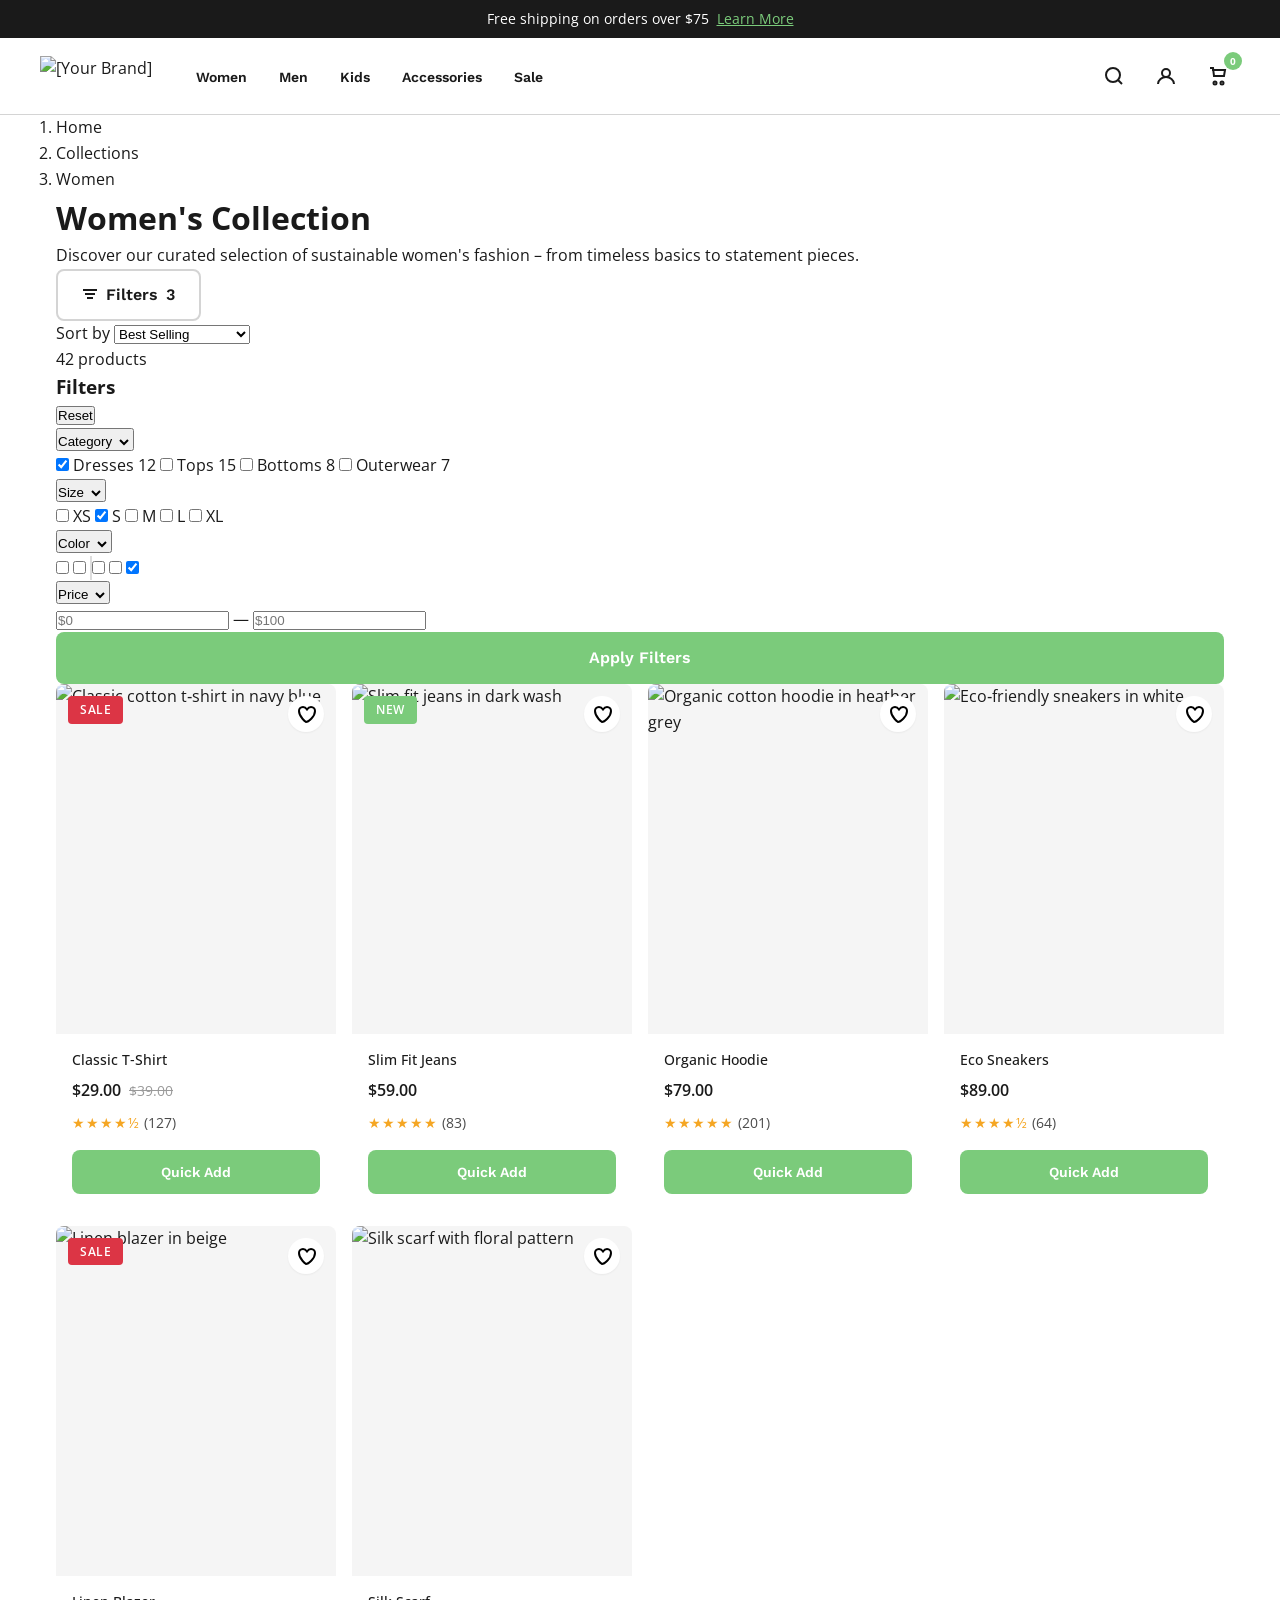
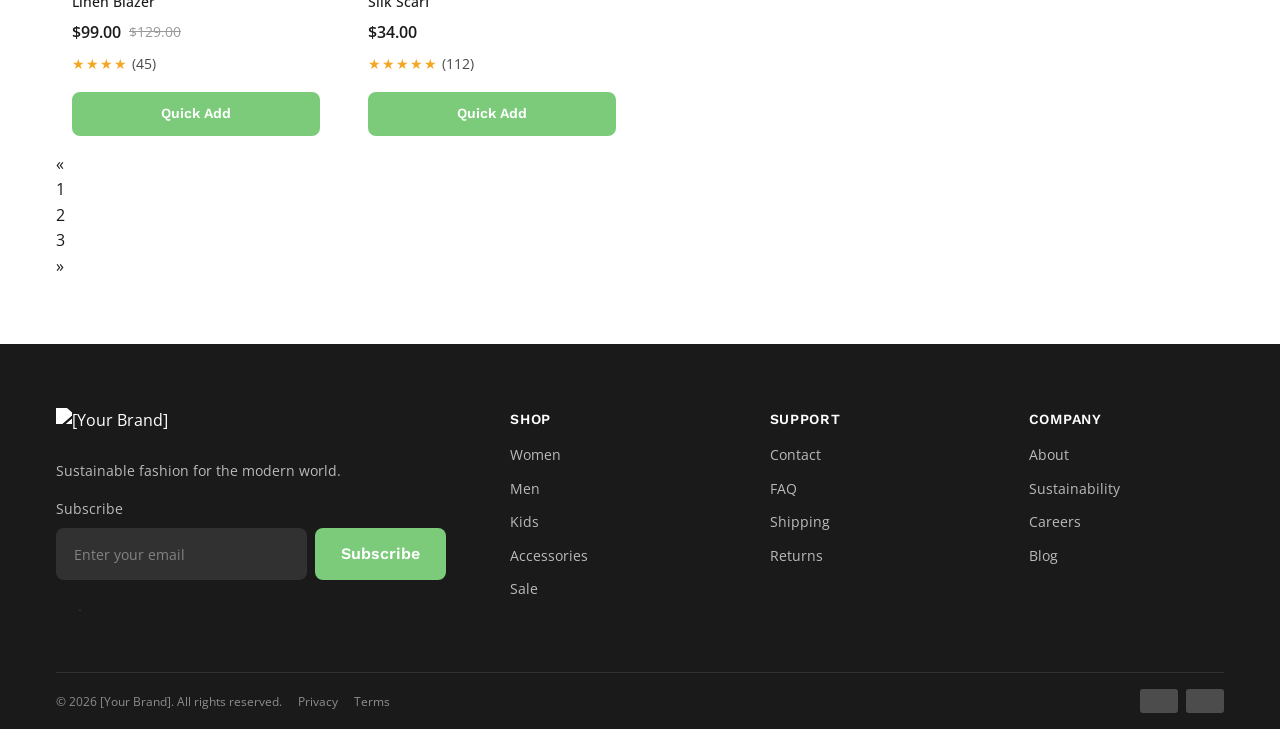
==== collection.html @ 592b456c "Update and rename assets/sections/header.liquid to collection.html" ====
<!DOCTYPE html>
<html lang="en">
<head>
  <meta charset="UTF-8" />
  <meta name="viewport" content="width=device-width, initial-scale=1.0" />
  <title>[Your Brand] – Women's Collection</title>
  <meta name="description" content="Shop our curated women's collection at [Your Brand]." />
  
  <link rel="preconnect" href="https://fonts.googleapis.com" />
  <link rel="preconnect" href="https://fonts.gstatic.com" crossorigin />
  <link href="https://fonts.googleapis.com/css2?family=Work+Sans:wght@400;600;700&family=Open+Sans:wght@400;500;600&display=swap" rel="stylesheet" />
  
  <link rel="stylesheet" href="style.css" />
</head>
<body>
  <!-- ==================== HEADER (same as index) ==================== -->
  <header class="header" role="banner">
    <div class="announcement-bar" role="complementary" aria-label="Announcements">
      <div class="container">
        <p class="announcement-bar__text">
          Free shipping on orders over $75
          <a href="#" class="announcement-bar__link">Learn More</a>
        </p>
      </div>
    </div>

    <div class="header__main">
      <div class="container header__container">
        <a href="/" class="header__logo" aria-label="[Your Brand] - Home">
          <img src="https://placehold.co/140x40/2D6A2D/FFFFFF?text=[Your+Brand]" alt="[Your Brand]" width="140" height="40" />
        </a>

        <nav class="header__nav" aria-label="Main navigation">
          <ul class="header__nav-list">
            <li class="header__nav-item">
              <a href="#" class="header__nav-link">Women</a>
              <div class="header__dropdown">
                <div class="container">
                  <div class="header__dropdown-grid">
                    <div class="header__dropdown-col">
                      <h4 class="header__dropdown-heading">Categories</h4>
                      <ul><li><a href="#">Dresses</a></li><li><a href="#">Tops</a></li><li><a href="#">Bottoms</a></li></ul>
                    </div>
                    <div class="header__dropdown-col">
                      <h4 class="header__dropdown-heading">Collections</h4>
                      <ul><li><a href="#">New Arrivals</a></li><li><a href="#">Best Sellers</a></li></ul>
                    </div>
                  </div>
                </div>
              </div>
            </li>
            <li class="header__nav-item"><a href="#" class="header__nav-link">Men</a></li>
            <li class="header__nav-item"><a href="#" class="header__nav-link">Kids</a></li>
            <li class="header__nav-item"><a href="#" class="header__nav-link">Accessories</a></li>
            <li class="header__nav-item"><a href="#" class="header__nav-link">Sale</a></li>
          </ul>
        </nav>

        <div class="header__actions">
          <button class="header__action-btn" aria-label="Open search" data-search-toggle>
            <svg class="icon" aria-hidden="true" width="20" height="20" viewBox="0 0 20 20" fill="none" stroke="currentColor" stroke-width="2">
              <circle cx="9" cy="9" r="7" /><line x1="14" y1="14" x2="18" y2="18" />
            </svg>
          </button>
          <a href="#" class="header__action-btn" aria-label="My account">
            <svg class="icon" aria-hidden="true" width="20" height="20" viewBox="0 0 20 20" fill="none" stroke="currentColor" stroke-width="2">
              <circle cx="10" cy="7" r="4" /><path d="M2 18c0-4 4-7 8-7s8 3 8 7" />
            </svg>
          </a>
          <a href="#" class="header__action-btn header__cart" aria-label="Cart: 0 items">
            <svg class="icon" aria-hidden="true" width="20" height="20" viewBox="0 0 20 20" fill="none" stroke="currentColor" stroke-width="2">
              <circle cx="7" cy="17" r="1.5" /><circle cx="14" cy="17" r="1.5" /><path d="M2 2h3l1 8h10l1-6H4" />
            </svg>
            <span class="header__cart-count">0</span>
          </a>
          <button class="header__menu-toggle" aria-label="Toggle menu" data-menu-toggle>
            <span class="hamburger"></span>
          </button>
        </div>
      </div>
    </div>

    <div class="header__search-overlay" role="search" aria-label="Site search" hidden>
      <div class="container">
        <form action="#" method="get" class="header__search-form">
          <input type="search" name="q" placeholder="Search for products..." aria-label="Search" class="header__search-input" autocomplete="off" />
          <button type="submit" class="header__search-btn" aria-label="Submit search">
            <svg class="icon" aria-hidden="true" width="20" height="20" viewBox="0 0 20 20" fill="none" stroke="currentColor" stroke-width="2">
              <circle cx="9" cy="9" r="7" /><line x1="14" y1="14" x2="18" y2="18" />
            </svg>
          </button>
          <button class="header__search-close" aria-label="Close search" data-search-close>
            <svg class="icon" aria-hidden="true" width="20" height="20" viewBox="0 0 20 20" fill="none" stroke="currentColor" stroke-width="2">
              <line x1="4" y1="4" x2="16" y2="16" /><line x1="16" y1="4" x2="4" y2="16" />
            </svg>
          </button>
        </form>
      </div>
    </div>

    <div class="header__mobile-nav" role="navigation" aria-label="Mobile navigation" hidden>
      <div class="header__mobile-nav-inner">
        <ul class="header__mobile-nav-list">
          <li><a href="#">Women</a></li><li><a href="#">Men</a></li><li><a href="#">Kids</a></li>
          <li><a href="#">Accessories</a></li><li><a href="#">Sale</a></li>
          <li class="header__mobile-nav-divider"></li>
          <li><a href="#">My Account</a></li><li><a href="#">FAQ</a></li><li><a href="#">Contact</a></li>
        </ul>
      </div>
    </div>
  </header>

  <!-- ==================== COLLECTION PAGE ==================== -->
  <main class="collection-page">
    <div class="container">
      <!-- Breadcrumbs -->
      <nav class="breadcrumbs" aria-label="Breadcrumb">
        <ol class="breadcrumbs__list">
          <li><a href="/">Home</a></li>
          <li><a href="#">Collections</a></li>
          <li aria-current="page">Women</li>
        </ol>
      </nav>

      <!-- Collection Header -->
      <div class="collection__header">
        <h1 class="collection__title">Women's Collection</h1>
        <p class="collection__description">Discover our curated selection of sustainable women's fashion – from timeless basics to statement pieces.</p>
      </div>

      <!-- Toolbar -->
      <div class="collection__toolbar">
        <button class="collection__filter-toggle btn btn-outline" data-filter-toggle>
          <svg class="icon" aria-hidden="true" width="16" height="16" viewBox="0 0 16 16" fill="none" stroke="currentColor" stroke-width="2">
            <line x1="1" y1="3" x2="15" y2="3" /><line x1="3" y1="7" x2="13" y2="7" /><line x1="5" y1="11" x2="11" y2="11" />
          </svg>
          Filters
          <span class="collection__filter-count">3</span>
        </button>

        <div class="collection__sort">
          <label for="sort-by" class="collection__sort-label">Sort by</label>
          <select id="sort-by" class="collection__sort-select">
            <option value="best-selling">Best Selling</option>
            <option value="title-ascending">Alphabetically, A–Z</option>
            <option value="title-descending">Alphabetically, Z–A</option>
            <option value="price-ascending">Price: Low to High</option>
            <option value="price-descending">Price: High to Low</option>
            <option value="created-descending">Newest First</option>
          </select>
        </div>

        <span class="collection__count">42 products</span>
      </div>

      <!-- Layout: Filters + Products -->
      <div class="collection__layout">
        <!-- Filter Sidebar (Desktop) / Slide-out Panel (Mobile) -->
        <aside class="collection__filters" role="complementary" aria-label="Product filters">
          <div class="collection__filters-header">
            <h3 class="collection__filters-title">Filters</h3>
            <button class="collection__filters-reset" aria-label="Reset all filters">Reset</button>
          </div>

          <!-- Filter Group: Category -->
          <div class="filter-group">
            <h4 class="filter-group__heading">
              <button class="filter-group__toggle" aria-expanded="true">
                Category
                <svg class="icon" aria-hidden="true" width="16" height="16" viewBox="0 0 16 16" fill="none" stroke="currentColor" stroke-width="2">
                  <polyline points="4 10 8 14 12 10" />
                </svg>
              </button>
            </h4>
            <div class="filter-group__options">
              <label class="filter-option">
                <input type="checkbox" name="category" value="dresses" checked />
                Dresses
                <span class="filter-option__count">12</span>
              </label>
              <label class="filter-option">
                <input type="checkbox" name="category" value="tops" />
                Tops
                <span class="filter-option__count">15</span>
              </label>
              <label class="filter-option">
                <input type="checkbox" name="category" value="bottoms" />
                Bottoms
                <span class="filter-option__count">8</span>
              </label>
              <label class="filter-option">
                <input type="checkbox" name="category" value="outerwear" />
                Outerwear
                <span class="filter-option__count">7</span>
              </label>
            </div>
          </div>

          <!-- Filter Group: Size -->
          <div class="filter-group">
            <h4 class="filter-group__heading">
              <button class="filter-group__toggle" aria-expanded="true">
                Size
                <svg class="icon" aria-hidden="true" width="16" height="16" viewBox="0 0 16 16" fill="none" stroke="currentColor" stroke-width="2">
                  <polyline points="4 10 8 14 12 10" />
                </svg>
              </button>
            </h4>
            <div class="filter-group__options filter-group__options--grid">
              <label class="filter-option filter-option--pill">
                <input type="checkbox" name="size" value="xs" />
                XS
              </label>
              <label class="filter-option filter-option--pill">
                <input type="checkbox" name="size" value="s" checked />
                S
              </label>
              <label class="filter-option filter-option--pill">
                <input type="checkbox" name="size" value="m" />
                M
              </label>
              <label class="filter-option filter-option--pill">
                <input type="checkbox" name="size" value="l" />
                L
              </label>
              <label class="filter-option filter-option--pill">
                <input type="checkbox" name="size" value="xl" />
                XL
              </label>
            </div>
          </div>

          <!-- Filter Group: Color -->
          <div class="filter-group">
            <h4 class="filter-group__heading">
              <button class="filter-group__toggle" aria-expanded="true">
                Color
                <svg class="icon" aria-hidden="true" width="16" height="16" viewBox="0 0 16 16" fill="none" stroke="currentColor" stroke-width="2">
                  <polyline points="4 10 8 14 12 10" />
                </svg>
              </button>
            </h4>
            <div class="filter-group__options filter-group__options--grid">
              <label class="filter-option filter-option--color" style="--color: #000000;">
                <input type="checkbox" name="color" value="black" />
                <span class="color-swatch" style="background: #000;"></span>
              </label>
              <label class="filter-option filter-option--color" style="--color: #FFFFFF;">
                <input type="checkbox" name="color" value="white" />
                <span class="color-swatch" style="background: #fff; border: 1px solid #ddd;"></span>
              </label>
              <label class="filter-option filter-option--color" style="--color: #FF6B6B;">
                <input type="checkbox" name="color" value="red" />
                <span class="color-swatch" style="background: #FF6B6B;"></span>
              </label>
              <label class="filter-option filter-option--color" style="--color: #4A90D9;">
                <input type="checkbox" name="color" value="blue" />
                <span class="color-swatch" style="background: #4A90D9;"></span>
              </label>
              <label class="filter-option filter-option--color" style="--color: #2D6A2D;">
                <input type="checkbox" name="color" value="green" checked />
                <span class="color-swatch" style="background: #2D6A2D;"></span>
              </label>
            </div>
          </div>

          <!-- Filter Group: Price -->
          <div class="filter-group">
            <h4 class="filter-group__heading">
              <button class="filter-group__toggle" aria-expanded="true">
                Price
                <svg class="icon" aria-hidden="true" width="16" height="16" viewBox="0 0 16 16" fill="none" stroke="currentColor" stroke-width="2">
                  <polyline points="4 10 8 14 12 10" />
                </svg>
              </button>
            </h4>
            <div class="filter-group__options">
              <div class="price-range">
                <label>
                  <span class="visually-hidden">Min price</span>
                  <input type="number" class="price-range__input" placeholder="$0" />
                </label>
                <span>—</span>
                <label>
                  <span class="visually-hidden">Max price</span>
                  <input type="number" class="price-range__input" placeholder="$100" />
                </label>
              </div>
            </div>
          </div>

          <!-- Apply Filters (Mobile) -->
          <div class="collection__filters-apply">
            <button class="btn btn-primary btn-full" data-filter-apply>Apply Filters</button>
          </div>
        </aside>

        <!-- Product Grid -->
        <section class="collection__products" aria-label="Products">
          <div class="product-grid">
            <!-- Product 1 -->
            <article class="product-card" role="group" aria-label="Product: Classic T‑Shirt">
              <a href="#" class="product-card__link">
                <div class="product-card__image-wrapper">
                  <img src="https://images.unsplash.com/photo-1521572163474-6864f9cf17ab?w=400&h=500&fit=crop" alt="Classic cotton t‑shirt in navy blue" loading="lazy" width="400" height="500" class="product-card__image" />
                  <span class="product-card__badge badge--sale">Sale</span>
                  <button class="product-card__wishlist" aria-label="Add to wishlist">
                    <svg class="icon" aria-hidden="true" width="20" height="20" viewBox="0 0 20 20" fill="none" stroke="currentColor" stroke-width="2">
                      <path d="M10 18C10 18 3 13 3 7c0-2 1.5-4 4-4 1.5 0 3 1 4 2.5C12 4 13.5 3 15 3c2.5 0 4 2 4 4 0 6-7 11-9 11z" />
                    </svg>
                  </button>
                </div>
                <div class="product-card__content">
                  <h3 class="product-card__title">Classic T‑Shirt</h3>
                  <div class="product-card__price">
                    <span class="product-card__price-current">$29.00</span>
                    <span class="product-card__price-compare">$39.00</span>
                  </div>
                  <div class="product-card__rating" aria-label="Rating: 4.5 out of 5 stars">
                    <span class="stars">★★★★½</span>
                    <span class="rating-count">(127)</span>
                  </div>
                  <button class="product-card__quick-add btn btn-primary btn-sm">Quick Add</button>
                </div>
              </a>
            </article>

            <!-- Product 2 -->
            <article class="product-card" role="group" aria-label="Product: Slim Fit Jeans">
              <a href="#" class="product-card__link">
                <div class="product-card__image-wrapper">
                  <img src="https://images.unsplash.com/photo-1541099649105-f69ad21f3246?w=400&h=500&fit=crop" alt="Slim fit jeans in dark wash" loading="lazy" width="400" height="500" class="product-card__image" />
                  <span class="product-card__badge badge--new">New</span>
                  <button class="product-card__wishlist" aria-label="Add to wishlist">
                    <svg class="icon" aria-hidden="true" width="20" height="20" viewBox="0 0 20 20" fill="none" stroke="currentColor" stroke-width="2">
                      <path d="M10 18C10 18 3 13 3 7c0-2 1.5-4 4-4 1.5 0 3 1 4 2.5C12 4 13.5 3 15 3c2.5 0 4 2 4 4 0 6-7 11-9 11z" />
                    </svg>
                  </button>
                </div>
                <div class="product-card__content">
                  <h3 class="product-card__title">Slim Fit Jeans</h3>
                  <div class="product-card__price">
                    <span class="product-card__price-current">$59.00</span>
                  </div>
                  <div class="product-card__rating" aria-label="Rating: 4.8 out of 5 stars">
                    <span class="stars">★★★★★</span>
                    <span class="rating-count">(83)</span>
                  </div>
                  <button class="product-card__quick-add btn btn-primary btn-sm">Quick Add</button>
                </div>
              </a>
            </article>

            <!-- Product 3 -->
            <article class="product-card" role="group" aria-label="Product: Organic Hoodie">
              <a href="#" class="product-card__link">
                <div class="product-card__image-wrapper">
                  <img src="https://images.unsplash.com/photo-1556821840-3a63f95609a7?w=400&h=500&fit=crop" alt="Organic cotton hoodie in heather grey" loading="lazy" width="400" height="500" class="product-card__image" />
                  <button class="product-card__wishlist" aria-label="Add to wishlist">
                    <svg class="icon" aria-hidden="true" width="20" height="20" viewBox="0 0 20 20" fill="none" stroke="currentColor" stroke-width="2">
                      <path d="M10 18C10 18 3 13 3 7c0-2 1.5-4 4-4 1.5 0 3 1 4 2.5C12 4 13.5 3 15 3c2.5 0 4 2 4 4 0 6-7 11-9 11z" />
                    </svg>
                  </button>
                </div>
                <div class="product-card__content">
                  <h3 class="product-card__title">Organic Hoodie</h3>
                  <div class="product-card__price">
                    <span class="product-card__price-current">$79.00</span>
                  </div>
                  <div class="product-card__rating" aria-label="Rating: 4.7 out of 5 stars">
                    <span class="stars">★★★★★</span>
                    <span class="rating-count">(201)</span>
                  </div>
                  <button class="product-card__quick-add btn btn-primary btn-sm">Quick Add</button>
                </div>
              </a>
            </article>

            <!-- Product 4 -->
            <article class="product-card" role="group" aria-label="Product: Eco Sneakers">
              <a href="#" class="product-card__link">
                <div class="product-card__image-wrapper">
                  <img src="https://images.unsplash.com/photo-1542291026-7eec264c27ff?w=400&h=500&fit=crop" alt="Eco‑friendly sneakers in white" loading="lazy" width="400" height="500" class="product-card__image" />
                  <button class="product-card__wishlist" aria-label="Add to wishlist">
                    <svg class="icon" aria-hidden="true" width="20" height="20" viewBox="0 0 20 20" fill="none" stroke="currentColor" stroke-width="2">
                      <path d="M10 18C10 18 3 13 3 7c0-2 1.5-4 4-4 1.5 0 3 1 4 2.5C12 4 13.5 3 15 3c2.5 0 4 2 4 4 0 6-7 11-9 11z" />
                    </svg>
                  </button>
                </div>
                <div class="product-card__content">
                  <h3 class="product-card__title">Eco Sneakers</h3>
                  <div class="product-card__price">
                    <span class="product-card__price-current">$89.00</span>
                  </div>
                  <div class="product-card__rating" aria-label="Rating: 4.6 out of 5 stars">
                    <span class="stars">★★★★½</span>
                    <span class="rating-count">(64)</span>
                  </div>
                  <button class="product-card__quick-add btn btn-primary btn-sm">Quick Add</button>
                </div>
              </a>
            </article>

            <!-- Product 5 -->
            <article class="product-card" role="group" aria-label="Product: Linen Blazer">
              <a href="#" class="product-card__link">
                <div class="product-card__image-wrapper">
                  <img src="https://images.unsplash.com/photo-1591047139829-d91aecb6caea?w=400&h=500&fit=crop" alt="Linen blazer in beige" loading="lazy" width="400" height="500" class="product-card__image" />
                  <span class="product-card__badge badge--sale">Sale</span>
                  <button class="product-card__wishlist" aria-label="Add to wishlist">
                    <svg class="icon" aria-hidden="true" width="20" height="20" viewBox="0 0 20 20" fill="none" stroke="currentColor" stroke-width="2">
                      <path d="M10 18C10 18 3 13 3 7c0-2 1.5-4 4-4 1.5 0 3 1 4 2.5C12 4 13.5 3 15 3c2.5 0 4 2 4 4 0 6-7 11-9 11z" />
                    </svg>
                  </button>
                </div>
                <div class="product-card__content">
                  <h3 class="product-card__title">Linen Blazer</h3>
                  <div class="product-card__price">
                    <span class="product-card__price-current">$99.00</span>
                    <span class="product-card__price-compare">$129.00</span>
                  </div>
                  <div class="product-card__rating" aria-label="Rating: 4.4 out of 5 stars">
                    <span class="stars">★★★★</span>
                    <span class="rating-count">(45)</span>
                  </div>
                  <button class="product-card__quick-add btn btn-primary btn-sm">Quick Add</button>
                </div>
              </a>
            </article>

            <!-- Product 6 -->
            <article class="product-card" role="group" aria-label="Product: Silk Scarf">
              <a href="#" class="product-card__link">
                <div class="product-card__image-wrapper">
                  <img src="https://images.unsplash.com/photo-1608063615781-e2ef8c73d114?w=400&h=500&fit=crop" alt="Silk scarf with floral pattern" loading="lazy" width="400" height="500" class="product-card__image" />
                  <button class="product-card__wishlist" aria-label="Add to wishlist">
                    <svg class="icon" aria-hidden="true" width="20" height="20" viewBox="0 0 20 20" fill="none" stroke="currentColor" stroke-width="2">
                      <path d="M10 18C10 18 3 13 3 7c0-2 1.5-4 4-4 1.5 0 3 1 4 2.5C12 4 13.5 3 15 3c2.5 0 4 2 4 4 0 6-7 11-9 11z" />
                    </svg>
                  </button>
                </div>
                <div class="product-card__content">
                  <h3 class="product-card__title">Silk Scarf</h3>
                  <div class="product-card__price">
                    <span class="product-card__price-current">$34.00</span>
                  </div>
                  <div class="product-card__rating" aria-label="Rating: 4.9 out of 5 stars">
                    <span class="stars">★★★★★</span>
                    <span class="rating-count">(112)</span>
                  </div>
                  <button class="product-card__quick-add btn btn-primary btn-sm">Quick Add</button>
                </div>
              </a>
            </article>
          </div>

          <!-- Pagination -->
          <nav class="pagination" aria-label="Product pagination">
            <ul class="pagination__list">
              <li><a href="#" aria-label="Previous page" class="pagination__link">&laquo;</a></li>
              <li><a href="#" class="pagination__link pagination__link--active" aria-current="page">1</a></li>
              <li><a href="#" class="pagination__link">2</a></li>
              <li><a href="#" class="pagination__link">3</a></li>
              <li><a href="#" aria-label="Next page" class="pagination__link">&raquo;</a></li>
            </ul>
          </nav>
        </section>
      </div>
    </div>
  </main>

  <!-- ==================== FOOTER (same as index) ==================== -->
  <footer class="footer" role="contentinfo">
    <div class="container">
      <div class="footer__grid">
        <div class="footer__col">
          <a href="/" class="footer__logo">
            <img src="https://placehold.co/140x40/2D6A2D/FFFFFF?text=[Your+Brand]" alt="[Your Brand]" width="140" height="40" />
          </a>
          <p class="footer__tagline">Sustainable fashion for the modern world.</p>
          <form class="footer__newsletter" action="#" method="post">
            <label for="footer-newsletter-email" class="footer__newsletter-label">Subscribe</label>
            <div class="footer__newsletter-form">
              <input type="email" id="footer-newsletter-email" name="email" placeholder="Enter your email" aria-label="Email address" class="footer__newsletter-input" required />
              <button type="submit" class="btn btn-primary">Subscribe</button>
            </div>
          </form>
          <div class="footer__social" aria-label="Follow us">
            <a href="#" aria-label="Instagram" class="footer__social-link">
              <svg class="icon" aria-hidden="true" width="20" height="20" viewBox="0 0 20 20" fill="currentColor"><path d="M10 2.8c2.7 0 3 .1 4 .2..."/></svg>
            </a>
            <a href="#" aria-label="Facebook" class="footer__social-link">
              <svg class="icon" aria-hidden="true" width="20" height="20" viewBox="0 0 20 20" fill="currentColor"><path d="M20 10.1c0-5.5..."/></svg>
            </a>
            <a href="#" aria-label="Twitter" class="footer__social-link">
              <svg class="icon" aria-hidden="true" width="20" height="20" viewBox="0 0 20 20" fill="currentColor"><path d="M20 3.8c-.7.3..."/></svg>
            </a>
          </div>
        </div>
        <div class="footer__col">
          <h4 class="footer__heading">Shop</h4>
          <ul class="footer__list">
            <li><a href="#">Women</a></li><li><a href="#">Men</a></li><li><a href="#">Kids</a></li>
            <li><a href="#">Accessories</a></li><li><a href="#">Sale</a></li>
          </ul>
        </div>
        <div class="footer__col">
          <h4 class="footer__heading">Support</h4>
          <ul class="footer__list">
            <li><a href="#">Contact</a></li><li><a href="#">FAQ</a></li>
            <li><a href="#">Shipping</a></li><li><a href="#">Returns</a></li>
          </ul>
        </div>
        <div class="footer__col">
          <h4 class="footer__heading">Company</h4>
          <ul class="footer__list">
            <li><a href="#">About</a></li><li><a href="#">Sustainability</a></li>
            <li><a href="#">Careers</a></li><li><a href="#">Blog</a></li>
          </ul>
        </div>
      </div>
      <div class="footer__bottom">
        <div class="footer__bottom-left">
          <span class="footer__copyright">&copy; 2026 [Your Brand]. All rights reserved.</span>
          <nav class="footer__legal"><a href="#">Privacy</a><a href="#">Terms</a></nav>
        </div>
        <div class="footer__payments" aria-label="Accepted payments">
          <svg class="payment-icon" aria-hidden="true" viewBox="0 0 38 24" width="38" height="24"><rect width="38" height="24" rx="3" fill="#fff"/><path d="M12 8h14v8H12V8z" fill="#1434CB"/><path d="M14 8h4v8h-4V8z" fill="#F6B001"/></svg>
          <svg class="payment-icon" aria-hidden="true" viewBox="0 0 38 24" width="38" height="24"><rect width="38" height="24" rx="3" fill="#fff"/><circle cx="13" cy="12" r="4" fill="#EB001B"/><circle cx="25" cy="12" r="4" fill="#F79E1B"/></svg>
        </div>
      </div>
    </div>
  </footer>

  <script src="script.js"></script>
</body>
</html>
---- style.css ----
/* ============================================
   DESIGN TOKENS
   ============================================ */
:root {
  /* Colors */
  --color-primary: #7BCB7B;
  --color-primary-dark: #2D6A2D;
  --color-primary-light: #C8E6C8;
  --color-neutral-900: #1A1A1A;
  --color-neutral-700: #4A4A4A;
  --color-neutral-500: #9A9A9A;
  --color-neutral-300: #D4D4D4;
  --color-neutral-100: #F5F5F5;
  --color-white: #FFFFFF;
  --color-success: #28A745;
  --color-error: #DC3545;
  --color-warning: #FFC107;

  /* Typography */
  --font-heading: 'Work Sans', -apple-system, BlinkMacSystemFont, sans-serif;
  --font-body: 'Open Sans', -apple-system, BlinkMacSystemFont, sans-serif;

  /* Spacing */
  --spacing-1: 0.25rem;
  --spacing-2: 0.5rem;
  --spacing-3: 0.75rem;
  --spacing-4: 1rem;
  --spacing-5: 1.5rem;
  --spacing-6: 2rem;
  --spacing-7: 3rem;
  --spacing-8: 4rem;
  --spacing-9: 6rem;

  /* Radii */
  --radius-sm: 4px;
  --radius-md: 8px;
  --radius-lg: 12px;
  --radius-full: 9999px;

  /* Shadows */
  --shadow-sm: 0 1px 2px rgba(0,0,0,0.05);
  --shadow-md: 0 4px 6px -1px rgba(0,0,0,0.1), 0 2px 4px -1px rgba(0,0,0,0.06);
  --shadow-lg: 0 10px 15px -3px rgba(0,0,0,0.1), 0 4px 6px -2px rgba(0,0,0,0.04);
  --shadow-xl: 0 20px 25px -5px rgba(0,0,0,0.1), 0 10px 10px -5px rgba(0,0,0,0.04);

  /* Touch targets */
  --touch-target-min: 44px;

  /* Breakpoints */
  --breakpoint-sm: 640px;
  --breakpoint-md: 768px;
  --breakpoint-lg: 1024px;
}

/* ============================================
   RESET & BASE
   ============================================ */
*,
*::before,
*::after {
  box-sizing: border-box;
  margin: 0;
  padding: 0;
}

html {
  scroll-behavior: smooth;
}

body {
  font-family: var(--font-body);
  font-size: 1rem;
  line-height: 1.6;
  color: var(--color-neutral-900);
  background: var(--color-white);
  -webkit-font-smoothing: antialiased;
}

img {
  max-width: 100%;
  height: auto;
  display: block;
}

a {
  color: inherit;
  text-decoration: none;
}

ul {
  list-style: none;
}

.container {
  max-width: 1200px;
  margin: 0 auto;
  padding: 0 var(--spacing-4);
}

/* Utility */
.visually-hidden {
  position: absolute;
  width: 1px;
  height: 1px;
  margin: -1px;
  padding: 0;
  overflow: hidden;
  clip: rect(0, 0, 0, 0);
  border: 0;
}

/* ============================================
   BUTTONS
   ============================================ */
.btn {
  display: inline-flex;
  align-items: center;
  justify-content: center;
  gap: var(--spacing-2);
  padding: 0.75rem 1.5rem;
  font-family: var(--font-heading);
  font-weight: 600;
  font-size: 1rem;
  line-height: 1.5;
  border: 2px solid transparent;
  border-radius: var(--radius-md);
  cursor: pointer;
  min-height: var(--touch-target-min);
  transition: all 0.2s ease;
  text-decoration: none;
  text-align: center;
}

.btn-primary {
  background: var(--color-primary);
  color: var(--color-white);
}
.btn-primary:hover,
.btn-primary:focus-visible {
  background: var(--color-primary-dark);
  transform: translateY(-1px);
  box-shadow: var(--shadow-md);
}
.btn-primary:focus-visible {
  outline: 2px solid var(--color-primary);
  outline-offset: 2px;
}

.btn-secondary {
  background: var(--color-neutral-900);
  color: var(--color-white);
}
.btn-secondary:hover,
.btn-secondary:focus-visible {
  background: var(--color-neutral-700);
}

.btn-outline {
  background: transparent;
  color: var(--color-neutral-900);
  border-color: var(--color-neutral-300);
}
.btn-outline:hover,
.btn-outline:focus-visible {
  border-color: var(--color-primary);
  color: var(--color-primary);
}

.btn-sm {
  padding: 0.5rem 1rem;
  font-size: 0.875rem;
}

.btn-full {
  width: 100%;
  justify-content: center;
}

/* ============================================
   HEADER
   ============================================ */
.announcement-bar {
  background: var(--color-neutral-900);
  color: var(--color-white);
  font-size: 0.875rem;
  padding: var(--spacing-2) 0;
  text-align: center;
}
.announcement-bar__text {
  margin: 0;
}
.announcement-bar__link {
  color: var(--color-primary);
  text-decoration: underline;
  margin-left: var(--spacing-1);
}
.announcement-bar__link:hover {
  color: var(--color-primary-light);
}

.header {
  background: var(--color-white);
  border-bottom: 1px solid var(--color-neutral-300);
  position: sticky;
  top: 0;
  z-index: 100;
}
.header__container {
  display: flex;
  align-items: center;
  justify-content: space-between;
  padding: var(--spacing-4) 0;
  gap: var(--spacing-4);
}

.header__logo {
  flex-shrink: 0;
}
.header__logo img {
  display: block;
  height: auto;
  max-height: 40px;
}

.header__nav {
  display: none;
}
@media (min-width: 1024px) {
  .header__nav {
    display: block;
  }
}
.header__nav-list {
  display: flex;
  align-items: center;
  gap: var(--spacing-6);
}
.header__nav-item {
  position: relative;
}
.header__nav-link {
  font-family: var(--font-heading);
  font-weight: 600;
  font-size: 0.875rem;
  color: var(--color-neutral-900);
  padding: var(--spacing-2) 0;
  border-bottom: 2px solid transparent;
  transition: border-color 0.2s ease;
}
.header__nav-link:hover,
.header__nav-link:focus-visible {
  border-bottom-color: var(--color-primary);
  color: var(--color-primary);
}
.header__nav-link:focus-visible {
  outline: 2px solid var(--color-primary);
  outline-offset: 2px;
}

/* Dropdown */
.header__dropdown {
  display: none;
  position: absolute;
  top: 100%;
  left: 50%;
  transform: translateX(-50%);
  background: var(--color-white);
  border-radius: var(--radius-md);
  box-shadow: var(--shadow-xl);
  padding: var(--spacing-6);
  min-width: 600px;
  margin-top: var(--spacing-1);
}
.header__nav-item:hover .header__dropdown,
.header__nav-item:focus-within .header__dropdown {
  display: block;
}
.header__dropdown-grid {
  display: grid;
  grid-template-columns: repeat(3, 1fr);
  gap: var(--spacing-6);
}
.header__dropdown-heading {
  font-family: var(--font-heading);
  font-weight: 600;
  font-size: 0.875rem;
  margin: 0 0 var(--spacing-2) 0;
}
.header__dropdown-col ul {
  list-style: none;
  padding: 0;
}
.header__dropdown-col li {
  margin-bottom: var(--spacing-1);
}
.header__dropdown-col a {
  font-size: 0.875rem;
  color: var(--color-neutral-700);
  padding: var(--spacing-1) 0;
  display: inline-block;
}
.header__dropdown-col a:hover {
  color: var(--color-primary);
}

.header__actions {
  display: flex;
  align-items: center;
  gap: var(--spacing-2);
  margin-left: auto;
}
.header__action-btn {
  background: none;
  border: none;
  padding: var(--spacing-2);
  cursor: pointer;
  color: var(--color-neutral-900);
  border-radius: var(--radius-sm);
  min-height: var(--touch-target-min);
  min-width: var(--touch-target-min);
  display: flex;
  align-items: center;
  justify-content: center;
  position: relative;
  transition: color 0.2s ease, background 0.2s ease;
}
.header__action-btn:hover,
.header__action-btn:focus-visible {
  color: var(--color-primary);
  background: var(--color-neutral-100);
}
.header__action-btn:focus-visible {
  outline: 2px solid var(--color-primary);
  outline-offset: 2px;
}

.header__cart-count {
  position: absolute;
  top: -2px;
  right: -2px;
  background: var(--color-primary);
  color: var(--color-white);
  font-size: 0.625rem;
  font-weight: 700;
  width: 18px;
  height: 18px;
  border-radius: 50%;
  display: flex;
  align-items: center;
  justify-content: center;
}

.header__menu-toggle {
  display: flex;
  align-items: center;
  justify-content: center;
  background: none;
  border: none;
  cursor: pointer;
  padding: var(--spacing-2);
  min-height: var(--touch-target-min);
  min-width: var(--touch-target-min);
}
@media (min-width: 1024px) {
  .header__menu-toggle {
    display: none;
  }
}

.hamburger {
  display: block;
  width: 24px;
  height: 2px;
  background: var(--color-neutral-900);
  position: relative;
  transition: background 0.2s ease;
}
.hamburger::before,
.hamburger::after {
  content: '';
  display: block;
  width: 24px;
  height: 2px;
  background: var(--color-neutral-900);
  position: absolute;
  transition: transform 0.2s ease;
}
.hamburger::before {
  top: -6px;
}
.hamburger::after {
  bottom: -6px;
}
.header__menu-toggle[aria-expanded="true"] .hamburger {
  background: transparent;
}
.header__menu-toggle[aria-expanded="true"] .hamburger::before {
  transform: rotate(45deg) translate(4px, 4px);
}
.header__menu-toggle[aria-expanded="true"] .hamburger::after {
  transform: rotate(-45deg) translate(4px, -4px);
}

/* Search overlay */
.header__search-overlay {
  position: absolute;
  top: 100%;
  left: 0;
  right: 0;
  background: var(--color-white);
  padding: var(--spacing-4) 0;
  box-shadow: var(--shadow-lg);
  border-top: 1px solid var(--color-neutral-300);
}
.header__search-form {
  display: flex;
  align-items: center;
  gap: var(--spacing-2);
  max-width: 640px;
  margin: 0 auto;
}
.header__search-input {
  flex: 1;
  padding: 0.75rem 1rem;
  border: 2px solid var(--color-neutral-300);
  border-radius: var(--radius-md);
  font-size: 1rem;
  font-family: var(--font-body);
  transition: border-color 0.2s ease;
  min-height: var(--touch-target-min);
}
.header__search-input:focus {
  border-color: var(--color-primary);
  outline: none;
}
.header__search-btn {
  background: var(--color-primary);
  border: none;
  color: var(--color-white);
  padding: 0.75rem 1.25rem;
  border-radius: var(--radius-md);
  cursor: pointer;
  min-height: var(--touch-target-min);
  transition: background 0.2s ease;
}
.header__search-btn:hover {
  background: var(--color-primary-dark);
}
.header__search-close {
  background: none;
  border: none;
  color: var(--color-neutral-500);
  cursor: pointer;
  padding: var(--spacing-2);
  min-height: var(--touch-target-min);
}

/* Mobile nav */
.header__mobile-nav {
  position: fixed;
  top: 0;
  left: 0;
  bottom: 0;
  width: 320px;
  max-width: 85%;
  background: var(--color-white);
  box-shadow: var(--shadow-xl);
  transform: translateX(-100%);
  transition: transform 0.3s ease;
  z-index: 200;
  overflow-y: auto;
}
.header__mobile-nav[aria-hidden="false"] {
  transform: translateX(0);
}
.header__mobile-nav-inner {
  padding: var(--spacing-6);
}
.header__mobile-nav-list {
  list-style: none;
  padding: 0;
}
.header__mobile-nav-list li a {
  display: block;
  padding: var(--spacing-3) 0;
  font-family: var(--font-heading);
  font-weight: 500;
  font-size: 1.125rem;
  color: var(--color-neutral-900);
  border-bottom: 1px solid var(--color-neutral-100);
}
.header__mobile-nav-list li a:hover {
  color: var(--color-primary);
}
.header__mobile-nav-divider {
  height: 2px;
  background: var(--color-neutral-300);
  margin: var(--spacing-4) 0;
}
.header__mobile-nav-backdrop {
  position: fixed;
  inset: 0;
  background: rgba(0,0,0,0.4);
  z-index: 199;
  opacity: 0;
  transition: opacity 0.3s ease;
  pointer-events: none;
}
.header__mobile-nav-backdrop[aria-hidden="false"] {
  opacity: 1;
  pointer-events: all;
}

/* ============================================
   HERO
   ============================================ */
.hero {
  display: grid;
  grid-template-columns: 1fr;
  align-items: center;
  background: var(--color-neutral-100);
}
@media (min-width: 1024px) {
  .hero {
    grid-template-columns: 1fr 1fr;
    min-height: 500px;
  }
}
.hero__content {
  padding: var(--spacing-7) var(--spacing-4);
  text-align: center;
}
@media (min-width: 1024px) {
  .hero__content {
    text-align: left;
    padding: var(--spacing-8);
  }
}
.hero__tag {
  display: inline-block;
  background: var(--color-primary);
  color: var(--color-white);
  font-size: 0.75rem;
  font-weight: 600;
  text-transform: uppercase;
  letter-spacing: 0.05em;
  padding: 0.25rem 0.75rem;
  border-radius: var(--radius-full);
  margin-bottom: var(--spacing-4);
}
.hero__title {
  font-family: var(--font-heading);
  font-size: 2.25rem;
  font-weight: 700;
  line-height: 1.2;
  margin-bottom: var(--spacing-3);
}
@media (min-width: 640px) {
  .hero__title {
    font-size: 3rem;
  }
}
.hero__subtitle {
  font-size: 1.125rem;
  color: var(--color-neutral-700);
  margin-bottom: var(--spacing-5);
}
.hero__image img {
  width: 100%;
  height: auto;
  object-fit: cover;
  aspect-ratio: 16/9;
}
@media (min-width: 1024px) {
  .hero__image img {
    aspect-ratio: auto;
    height: 100%;
    min-height: 400px;
  }
}

/* ============================================
   SECTION HEADINGS
   ============================================ */
.section-heading {
  font-family: var(--font-heading);
  font-size: 1.75rem;
  font-weight: 700;
  margin-bottom: var(--spacing-5);
}
@media (min-width: 640px) {
  .section-heading {
    font-size: 2rem;
  }
}
.section-header {
  display: flex;
  justify-content: space-between;
  align-items: center;
  flex-wrap: wrap;
  margin-bottom: var(--spacing-5);
}
.section-link {
  font-weight: 600;
  color: var(--color-primary);
  transition: color 0.2s ease;
}
.section-link:hover {
  color: var(--color-primary-dark);
}

/* ============================================
   CATEGORY GRID
   ============================================ */
.featured-categories {
  padding: var(--spacing-8) 0;
}
.category-grid {
  display: grid;
  grid-template-columns: repeat(2, 1fr);
  gap: var(--spacing-4);
}
@media (min-width: 640px) {
  .category-grid {
    grid-template-columns: repeat(4, 1fr);
  }
}
.category-card {
  position: relative;
  border-radius: var(--radius-md);
  overflow: hidden;
  aspect-ratio: 1/1;
  display: flex;
  align-items: center;
  justify-content: center;
  transition: transform 0.3s ease, box-shadow 0.3s ease;
}
.category-card:hover {
  transform: scale(1.02);
  box-shadow: var(--shadow-lg);
}
.category-card img {
  width: 100%;
  height: 100%;
  object-fit: cover;
  position: absolute;
  inset: 0;
}
.category-card h3 {
  position: relative;
  background: rgba(0,0,0,0.5);
  color: var(--color-white);
  padding: 0.5rem 1.5rem;
  border-radius: var(--radius-full);
  font-family: var(--font-heading);
  font-weight: 600;
  font-size: 1.125rem;
  backdrop-filter: blur(4px);
}

/* ============================================
   PRODUCT GRID & CARDS
   ============================================ */
.best-sellers {
  padding: var(--spacing-8) 0;
  background: var(--color-neutral-100);
}
.product-grid {
  display: grid;
  grid-template-columns: repeat(2, 1fr);
  gap: var(--spacing-4);
}
@media (min-width: 640px) {
  .product-grid {
    grid-template-columns: repeat(3, 1fr);
  }
}
@media (min-width: 1024px) {
  .product-grid {
    grid-template-columns: repeat(4, 1fr);
  }
}

.product-card {
  display: flex;
  flex-direction: column;
  background: var(--color-white);
  border-radius: var(--radius-md);
  overflow: hidden;
  transition: all 0.2s ease;
  position: relative;
}
.product-card:hover {
  transform: translateY(-4px);
  box-shadow: var(--shadow-lg);
}
.product-card__link {
  text-decoration: none;
  color: inherit;
}
.product-card__image-wrapper {
  position: relative;
  aspect-ratio: 4/5;
  overflow: hidden;
  background: var(--color-neutral-100);
}
.product-card__image {
  width: 100%;
  height: 100%;
  object-fit: cover;
  transition: transform 0.3s ease;
}
.product-card:hover .product-card__image {
  transform: scale(1.03);
}
.product-card__badge {
  position: absolute;
  top: var(--spacing-3);
  left: var(--spacing-3);
  padding: 0.25rem 0.75rem;
  border-radius: var(--radius-sm);
  font-size: 0.75rem;
  font-weight: 600;
  text-transform: uppercase;
  letter-spacing: 0.05em;
  background: var(--color-primary);
  color: var(--color-white);
}
.badge--sale {
  background: var(--color-error);
}
.badge--new {
  background: var(--color-primary);
}
.product-card__wishlist {
  position: absolute;
  top: var(--spacing-3);
  right: var(--spacing-3);
  background: var(--color-white);
  border: none;
  border-radius: 50%;
  width: 36px;
  height: 36px;
  display: flex;
  align-items: center;
  justify-content: center;
  cursor: pointer;
  box-shadow: var(--shadow-sm);
  transition: all 0.2s ease;
}
.product-card__wishlist:hover {
  background: var(--color-primary-light);
  transform: scale(1.1);
}
.product-card__content {
  padding: var(--spacing-4);
  display: flex;
  flex-direction: column;
  gap: var(--spacing-2);
}
.product-card__title {
  font-family: var(--font-body);
  font-size: 0.875rem;
  font-weight: 500;
  color: var(--color-neutral-900);
  margin: 0;
  line-height: 1.4;
  display: -webkit-box;
  -webkit-line-clamp: 2;
  -webkit-box-orient: vertical;
  overflow: hidden;
}
.product-card__price {
  display: flex;
  align-items: center;
  gap: var(--spacing-2);
}
.product-card__price-current {
  font-weight: 600;
  color: var(--color-neutral-900);
}
.product-card__price-compare {
  font-size: 0.875rem;
  color: var(--color-neutral-500);
  text-decoration: line-through;
}
.product-card__rating {
  display: flex;
  align-items: center;
  gap: var(--spacing-1);
  font-size: 0.875rem;
  color: var(--color-neutral-700);
}
.product-card__rating .stars {
  color: #F5A623;
  letter-spacing: 1px;
}
.product-card__quick-add {
  margin-top: var(--spacing-2);
  width: 100%;
}

/* ============================================
   BRAND STORY
   ============================================ */
.brand-story {
  padding: var(--spacing-8) 0;
  background: var(--color-primary-light);
}
.brand-story__content {
  max-width: 600px;
  margin: 0 auto;
  text-align: center;
}
.brand-story__content h2 {
  font-family: var(--font-heading);
  font-size: 2rem;
  font-weight: 700;
  margin-bottom: var(--spacing-3);
}
.brand-story__content p {
  font-size: 1.125rem;
  color: var(--color-neutral-700);
  margin-bottom: var(--spacing-5);
}

/* ============================================
   NEWSLETTER SECTION
   ============================================ */
.newsletter-section {
  padding: var(--spacing-8) 0;
  text-align: center;
}
.newsletter-section h2 {
  font-family: var(--font-heading);
  font-size: 1.75rem;
  font-weight: 700;
  margin-bottom: var(--spacing-3);
}
.newsletter-section p {
  color: var(--color-neutral-700);
  margin-bottom: var(--spacing-5);
}
.newsletter-form {
  display: flex;
  flex-direction: column;
  gap: var(--spacing-3);
  max-width: 480px;
  margin: 0 auto;
}
@media (min-width: 640px) {
  .newsletter-form {
    flex-direction: row;
  }
}
.newsletter-form input {
  flex: 1;
  padding: 0.75rem 1rem;
  border: 2px solid var(--color-neutral-300);
  border-radius: var(--radius-md);
  font-size: 1rem;
  font-family: var(--font-body);
  min-height: var(--touch-target-min);
}
.newsletter-form input:focus {
  border-color: var(--color-primary);
  outline: none;
}
.newsletter-form .btn {
  flex-shrink: 0;
}

/* ============================================
   FOOTER
   ============================================ */
.footer {
  background: var(--color-neutral-900);
  color: var(--color-white);
  padding: var(--spacing-8) 0 var(--spacing-4);
  margin-top: var(--spacing-8);
}
.footer__grid {
  display: grid;
  gap: var(--spacing-8);
  grid-template-columns: 1fr;
  padding-bottom: var(--spacing-6);
  border-bottom: 1px solid rgba(255,255,255,0.1);
}
@media (min-width: 640px) {
  .footer__grid {
    grid-template-columns: 2fr 1fr 1fr 1fr;
  }
}
.footer__logo {
  display: inline-block;
  margin-bottom: var(--spacing-3);
}
.footer__logo img {
  filter: brightness(0) invert(1);
}
.footer__tagline {
  font-size: 0.875rem;
  color: rgba(255,255,255,0.7);
  margin-bottom: var(--spacing-4);
}
.footer__heading {
  font-family: var(--font-heading);
  font-weight: 600;
  font-size: 0.875rem;
  text-transform: uppercase;
  letter-spacing: 0.05em;
  margin: 0 0 var(--spacing-3) 0;
}
.footer__list {
  list-style: none;
  padding: 0;
}
.footer__list li {
  margin-bottom: var(--spacing-2);
}
.footer__list a {
  color: rgba(255,255,255,0.7);
  text-decoration: none;
  font-size: 0.875rem;
  transition: color 0.2s ease;
}
.footer__list a:hover {
  color: var(--color-primary);
}

.footer__newsletter {
  margin-bottom: var(--spacing-4);
}
.footer__newsletter-label {
  display: block;
  font-size: 0.875rem;
  color: rgba(255,255,255,0.7);
  margin-bottom: var(--spacing-2);
}
.footer__newsletter-form {
  display: flex;
  gap: var(--spacing-2);
  max-width: 400px;
}
.footer__newsletter-input {
  flex: 1;
  padding: 0.75rem 1rem;
  border: 2px solid transparent;
  border-radius: var(--radius-md);
  font-size: 0.875rem;
  font-family: var(--font-body);
  background: rgba(255,255,255,0.1);
  color: var(--color-white);
  min-height: var(--touch-target-min);
}
.footer__newsletter-input::placeholder {
  color: rgba(255,255,255,0.4);
}
.footer__newsletter-input:focus {
  outline: none;
  border-color: var(--color-primary);
  background: rgba(255,255,255,0.15);
}
.footer__newsletter-form .btn {
  flex-shrink: 0;
}

.footer__social {
  display: flex;
  gap: var(--spacing-3);
}
.footer__social-link {
  color: rgba(255,255,255,0.7);
  padding: var(--spacing-1);
  border-radius: var(--radius-sm);
  transition: color 0.2s ease, background 0.2s ease;
  min-height: var(--touch-target-min);
  min-width: var(--touch-target-min);
  display: flex;
  align-items: center;
  justify-content: center;
}
.footer__social-link:hover {
  color: var(--color-primary);
  background: rgba(255,255,255,0.1);
}

.footer__bottom {
  display: flex;
  flex-wrap: wrap;
  justify-content: space-between;
  align-items: center;
  gap: var(--spacing-4);
  padding-top: var(--spacing-4);
  font-size: 0.75rem;
  color: rgba(255,255,255,0.5);
}
.footer__bottom-left {
  display: flex;
  flex-wrap: wrap;
  gap: var(--spacing-4);
  align-items: center;
}
.footer__legal {
  display: flex;
  gap: var(--spacing-4);
}
.footer__legal a {
  color: rgba(255,255,255,0.5);
  text-decoration: none;
  transition: color 0.2s ease;
}
.footer__legal a:hover {
  color: var(--color-white);
}
.footer__payments {
  display: flex;
  gap: var(--spacing-2);
  align-items: center;
}
.footer__payments .payment-icon {
  height: 24px;
  width: auto;
  filter: brightness(0) invert(0.3);
}
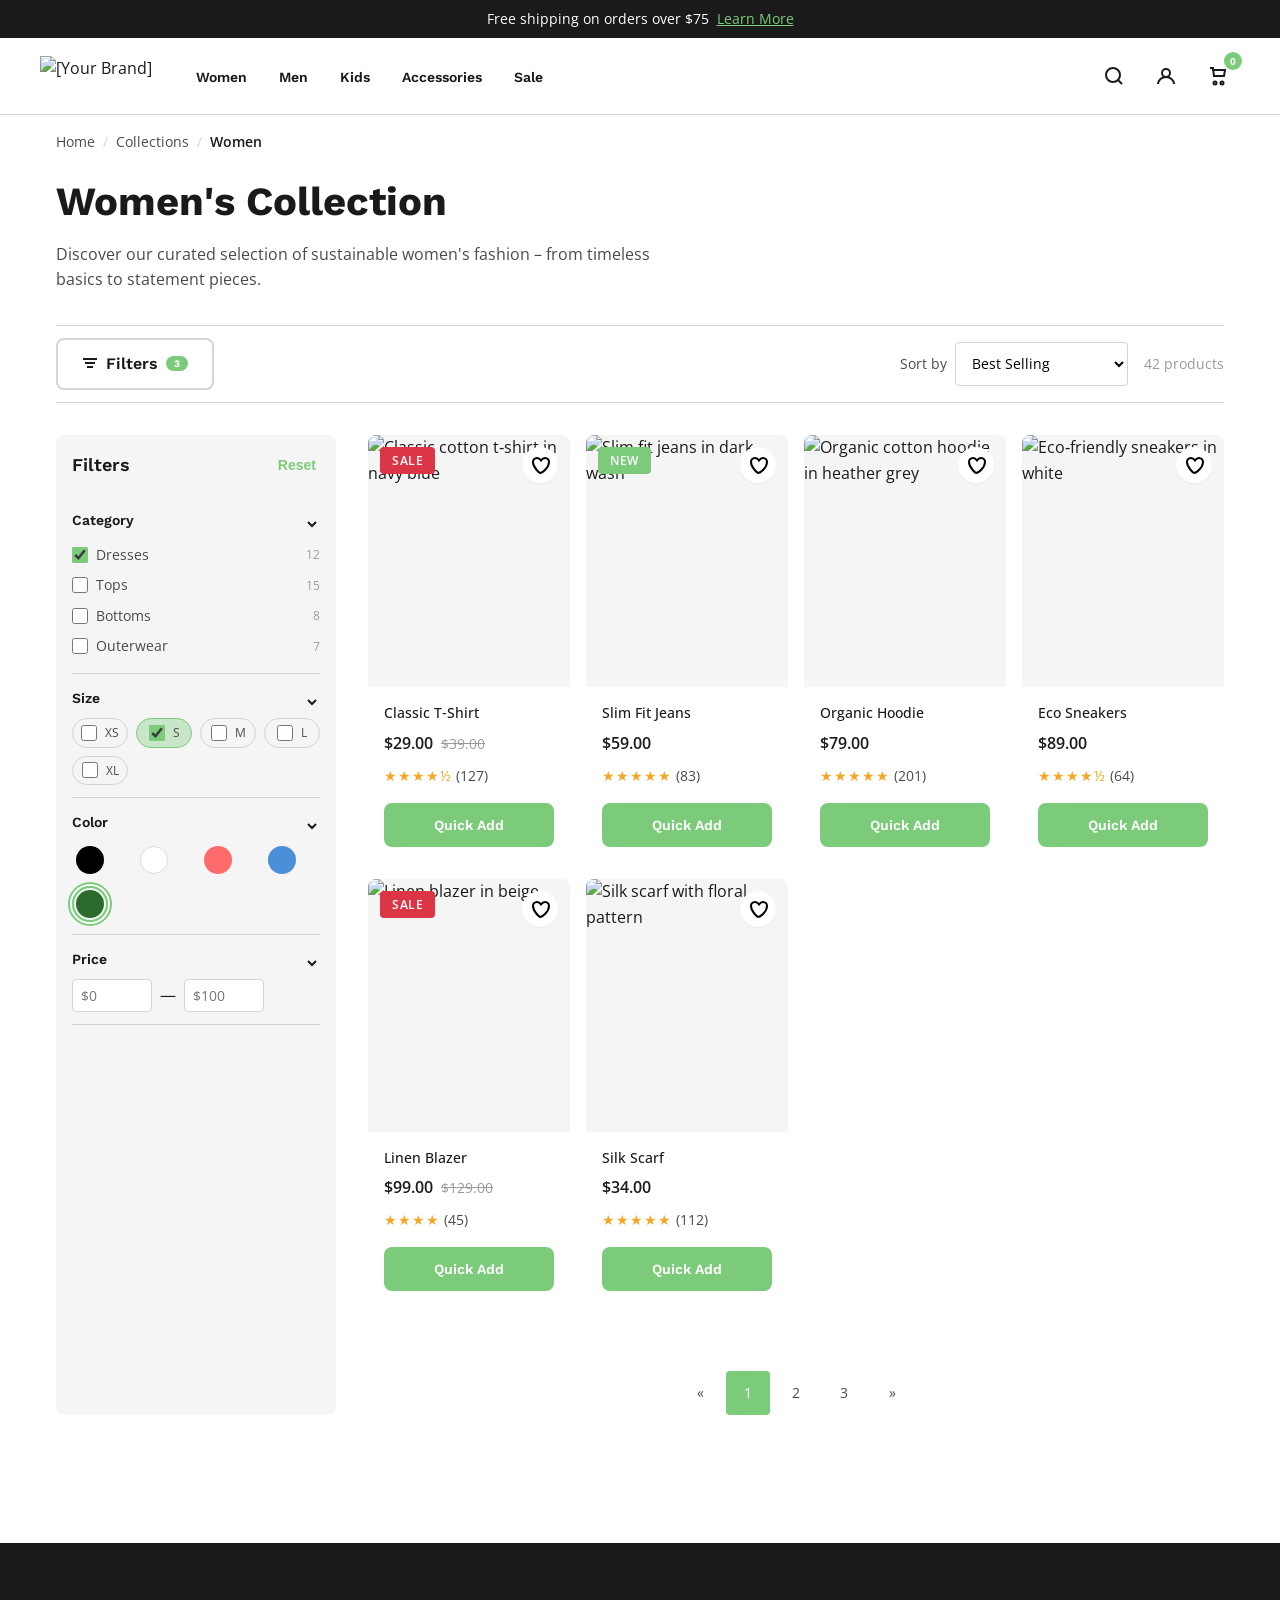
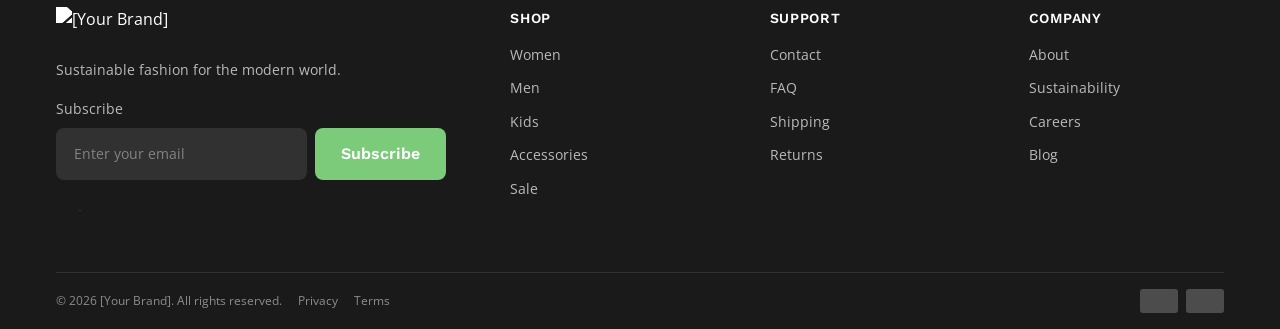
==== commit 02f03f68: "Update collection.html" ====
--- a/collection.html
+++ b/collection.html
@@ -6,14 +6,18 @@
   <title>[Your Brand] – Women's Collection</title>
   <meta name="description" content="Shop our curated women's collection at [Your Brand]." />
   
+  <!-- Global fonts & base styles -->
   <link rel="preconnect" href="https://fonts.googleapis.com" />
   <link rel="preconnect" href="https://fonts.gstatic.com" crossorigin />
   <link href="https://fonts.googleapis.com/css2?family=Work+Sans:wght@400;600;700&family=Open+Sans:wght@400;500;600&display=swap" rel="stylesheet" />
   
+  <!-- Global styles (header, footer, buttons, product card) -->
   <link rel="stylesheet" href="style.css" />
+  <!-- Page‑specific styles -->
+  <link rel="stylesheet" href="collection.css" />
 </head>
 <body>
-  <!-- ==================== HEADER (same as index) ==================== -->
+  <!-- ==================== HEADER ==================== -->
   <header class="header" role="banner">
     <div class="announcement-bar" role="complementary" aria-label="Announcements">
       <div class="container">
@@ -298,7 +302,7 @@
         <!-- Product Grid -->
         <section class="collection__products" aria-label="Products">
           <div class="product-grid">
-            <!-- Product 1 -->
+            <!-- Product cards (same as before) – I'll include 6 for brevity -->
             <article class="product-card" role="group" aria-label="Product: Classic T‑Shirt">
               <a href="#" class="product-card__link">
                 <div class="product-card__image-wrapper">
@@ -325,7 +329,7 @@
               </a>
             </article>
 
-            <!-- Product 2 -->
+            <!-- Repeat similar for other products (I'll show 6 total) -->
             <article class="product-card" role="group" aria-label="Product: Slim Fit Jeans">
               <a href="#" class="product-card__link">
                 <div class="product-card__image-wrapper">
@@ -351,7 +355,6 @@
               </a>
             </article>
 
-            <!-- Product 3 -->
             <article class="product-card" role="group" aria-label="Product: Organic Hoodie">
               <a href="#" class="product-card__link">
                 <div class="product-card__image-wrapper">
@@ -376,7 +379,6 @@
               </a>
             </article>
 
-            <!-- Product 4 -->
             <article class="product-card" role="group" aria-label="Product: Eco Sneakers">
               <a href="#" class="product-card__link">
                 <div class="product-card__image-wrapper">
@@ -401,7 +403,6 @@
               </a>
             </article>
 
-            <!-- Product 5 -->
             <article class="product-card" role="group" aria-label="Product: Linen Blazer">
               <a href="#" class="product-card__link">
                 <div class="product-card__image-wrapper">
@@ -428,7 +429,6 @@
               </a>
             </article>
 
-            <!-- Product 6 -->
             <article class="product-card" role="group" aria-label="Product: Silk Scarf">
               <a href="#" class="product-card__link">
                 <div class="product-card__image-wrapper">
@@ -469,7 +469,7 @@
     </div>
   </main>
 
-  <!-- ==================== FOOTER (same as index) ==================== -->
+  <!-- ==================== FOOTER ==================== -->
   <footer class="footer" role="contentinfo">
     <div class="container">
       <div class="footer__grid">
@@ -532,6 +532,9 @@
     </div>
   </footer>
 
+  <!-- Global JS (header, search, etc.) -->
   <script src="script.js"></script>
+  <!-- Page‑specific JS -->
+  <script src="collection.js" defer></script>
 </body>
 </html>
--- a/style.css
+++ b/style.css
@@ -1023,3 +1023,4 @@
   width: auto;
   filter: brightness(0) invert(0.3);
 }
+/*---collection---*/.collection-page{padding:var(--spacing-4) 0 var(--spacing-8)}.breadcrumbs{font-size:.875rem;color:var(--color-neutral-500);margin-bottom:var(--spacing-4)}.breadcrumbs__list{display:flex;flex-wrap:wrap;gap:var(--spacing-2);padding:0;list-style:none}.breadcrumbs__list li:not(:last-child)::after{content:'/';margin-left:var(--spacing-2);color:var(--color-neutral-300)}.breadcrumbs__list a{color:var(--color-neutral-700);text-decoration:none}.breadcrumbs__list a:hover{color:var(--color-primary)}.breadcrumbs__list [aria-current=page]{color:var(--color-neutral-900);font-weight:600}.collection__header{margin-bottom:var(--spacing-6)}.collection__title{font-family:var(--font-heading);font-size:2rem;font-weight:700;margin-bottom:var(--spacing-2)}@media (min-width:640px){.collection__title{font-size:2.5rem}}.collection__description{color:var(--color-neutral-700);max-width:600px}.collection__toolbar{display:flex;flex-wrap:wrap;align-items:center;gap:var(--spacing-4);margin-bottom:var(--spacing-6);padding:var(--spacing-3) 0;border-top:1px solid var(--color-neutral-300);border-bottom:1px solid var(--color-neutral-300)}.collection__filter-toggle{display:inline-flex;align-items:center;gap:var(--spacing-2)}.collection__filter-count{background:var(--color-primary);color:var(--color-white);font-size:.625rem;font-weight:700;padding:0 .5rem;border-radius:var(--radius-full);line-height:1.5}.collection__sort{display:flex;align-items:center;gap:var(--spacing-2);margin-left:auto}@media (max-width:639px){.collection__sort{margin-left:0}}.collection__sort-label{font-size:.875rem;color:var(--color-neutral-700)}.collection__sort-select{padding:.4rem .75rem;border:1px solid var(--color-neutral-300);border-radius:var(--radius-sm);font-family:var(--font-body);font-size:.875rem;background:var(--color-white);min-height:var(--touch-target-min)}.collection__count{font-size:.875rem;color:var(--color-neutral-500)}.collection__layout{display:grid;grid-template-columns:1fr;gap:var(--spacing-6)}@media (min-width:1024px){.collection__layout{grid-template-columns:280px 1fr}}.collection__filters{background:var(--color-neutral-100);border-radius:var(--radius-md);padding:var(--spacing-4)}@media (max-width:1023px){.collection__filters{display:none;position:fixed;top:0;left:0;bottom:0;width:320px;max-width:85%;background:var(--color-white);box-shadow:var(--shadow-xl);z-index:300;overflow-y:auto;border-radius:0;padding:var(--spacing-6)}.collection__filters[aria-hidden=false]{display:block}}.collection__filters-header{display:flex;justify-content:space-between;align-items:center;margin-bottom:var(--spacing-4)}.collection__filters-title{font-family:var(--font-heading);font-size:1.125rem;font-weight:600;margin:0}.collection__filters-reset{background:none;border:none;color:var(--color-primary);font-weight:600;font-size:.875rem;cursor:pointer;padding:var(--spacing-1)}.collection__filters-reset:hover{text-decoration:underline}.collection__filters-apply{margin-top:var(--spacing-4);display:none}@media (max-width:1023px){.collection__filters-apply{display:block}}.filter-group{border-bottom:1px solid var(--color-neutral-300);padding:var(--spacing-3) 0}.filter-group:last-of-type{border-bottom:none}.filter-group__heading{margin:0}.filter-group__toggle{display:flex;justify-content:space-between;align-items:center;width:100%;background:none;border:none;font-family:var(--font-heading);font-weight:600;font-size:.875rem;cursor:pointer;padding:var(--spacing-1) 0;color:var(--color-neutral-900)}.filter-group__toggle:hover{color:var(--color-primary)}.filter-group__toggle svg{transition:transform .2s ease}.filter-group__toggle[aria-expanded=false] svg{transform:rotate(-90deg)}.filter-group__options{padding-top:var(--spacing-2)}.filter-group__options--grid{display:grid;grid-template-columns:repeat(auto-fill,minmax(50px,1fr));gap:var(--spacing-2)}.filter-option{display:flex;align-items:center;gap:var(--spacing-2);font-size:.875rem;color:var(--color-neutral-700);cursor:pointer;padding:var(--spacing-1) 0}.filter-option input[type=checkbox]{width:16px;height:16px;accent-color:var(--color-primary);cursor:pointer}.filter-option__count{font-size:.75rem;color:var(--color-neutral-500);margin-left:auto}.filter-option--pill{padding:.25rem .5rem;border:1px solid var(--color-neutral-300);border-radius:var(--radius-full);justify-content:center;font-size:.75rem}.filter-option--pill:has(input:checked){background:var(--color-primary-light);border-color:var(--color-primary)}.filter-option--color{padding:0;border:2px solid transparent;border-radius:50%;width:36px;height:36px;display:flex;align-items:center;justify-content:center}.filter-option--color:has(input:checked){border-color:var(--color-primary);box-shadow:0 0 0 2px var(--color-white),0 0 0 4px var(--color-primary)}.filter-option--color .color-swatch{width:28px;height:28px;border-radius:50%;display:block}.filter-option--color input{position:absolute;opacity:0;width:0;height:0}.price-range{display:flex;align-items:center;gap:var(--spacing-2)}.price-range__input{width:80px;padding:.4rem .5rem;border:1px solid var(--color-neutral-300);border-radius:var(--radius-sm);font-size:.875rem;font-family:var(--font-body)}.price-range__input:focus{border-color:var(--color-primary);outline:none}.pagination{margin-top:var(--spacing-8);display:flex;justify-content:center}.pagination__list{display:flex;gap:var(--spacing-1);list-style:none;padding:0}.pagination__link{display:inline-flex;align-items:center;justify-content:center;min-width:var(--touch-target-min);height:var(--touch-target-min);padding:0 var(--spacing-3);border-radius:var(--radius-sm);font-size:.875rem;color:var(--color-neutral-700);text-decoration:none;transition:all .2s ease}.pagination__link:hover{background:var(--color-neutral-100);color:var(--color-primary)}.pagination__link--active{background:var(--color-primary);color:var(--color-white)}.pagination__link--active:hover{background:var(--color-primary-dark);color:var(--color-white)}.collection__filters-backdrop{position:fixed;inset:0;background:rgba(0,0,0,.4);z-index:299;opacity:0;transition:opacity .3s ease;pointer-events:none}.collection__filters-backdrop[aria-hidden=false]{opacity:1;pointer-events:all}
